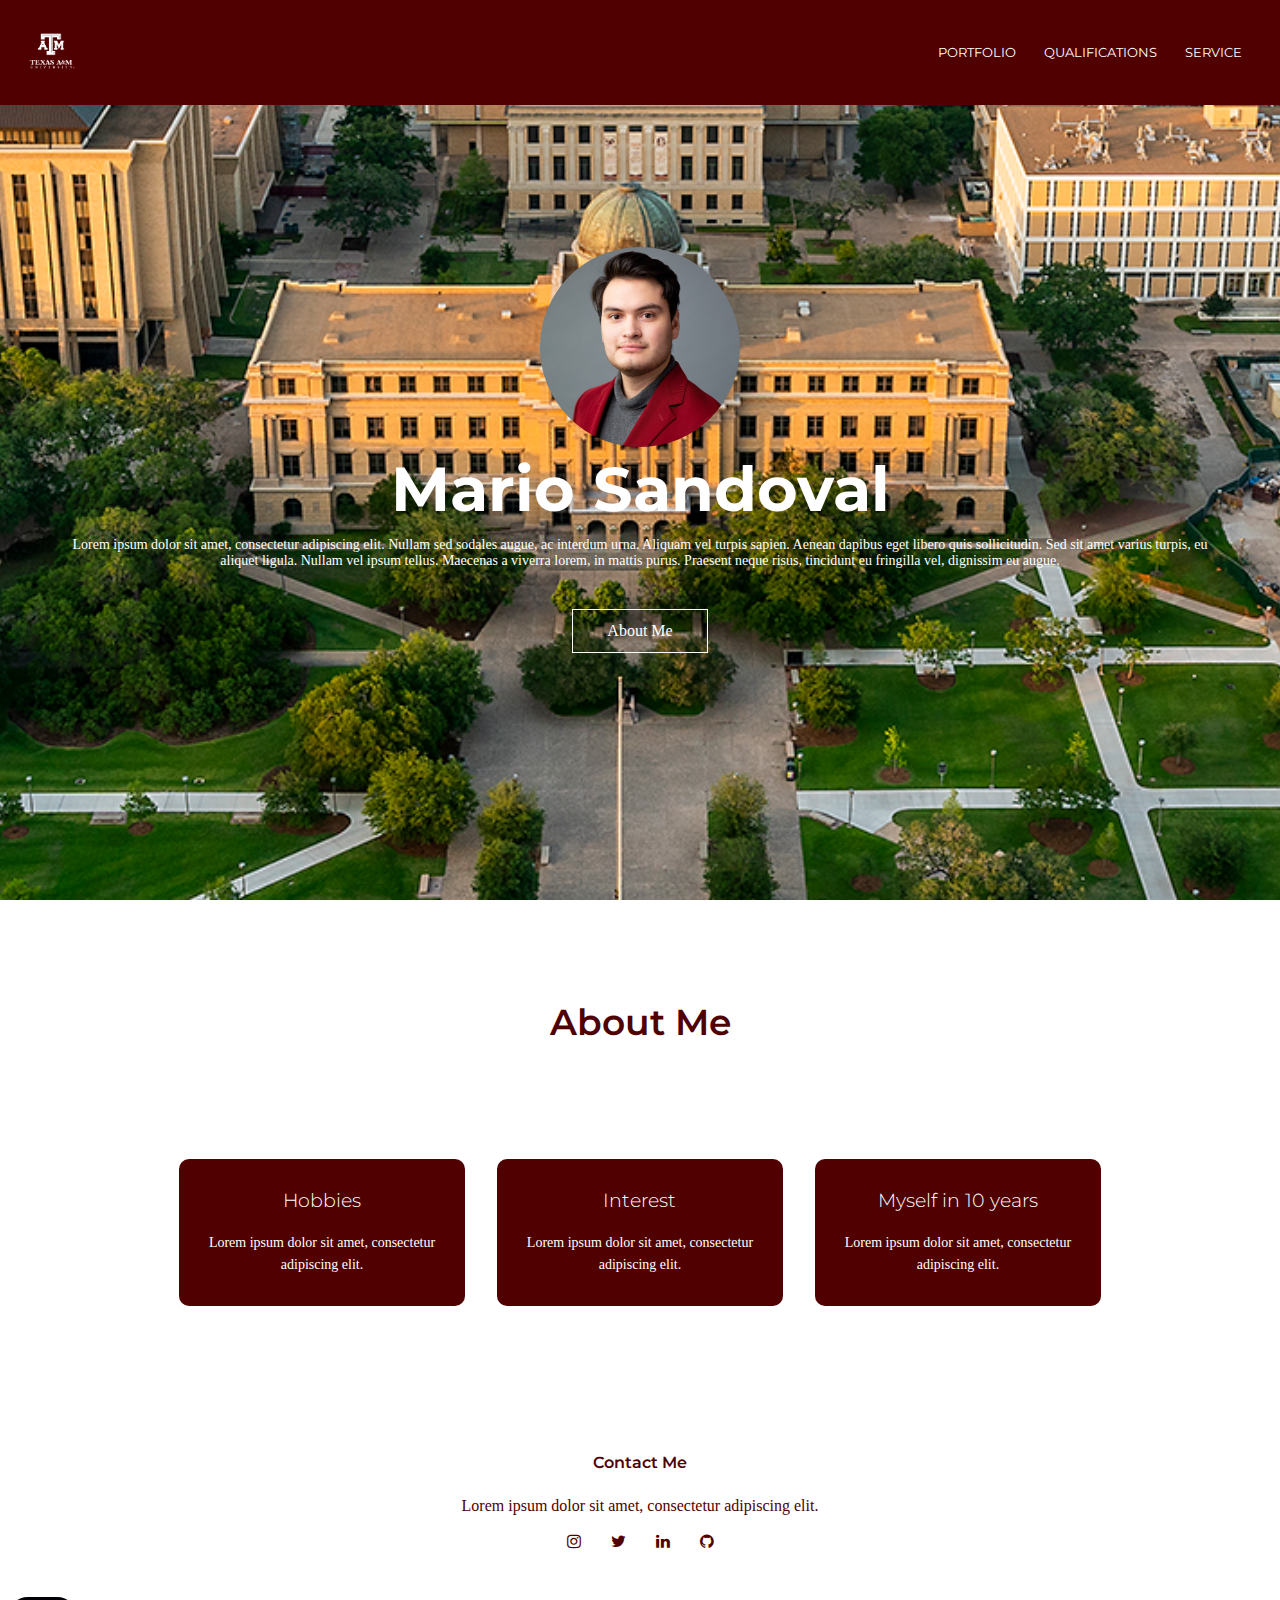
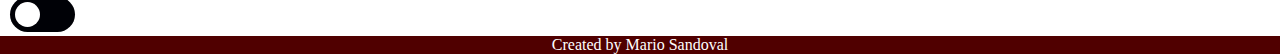
==== index.html @ d1052e9a "added dark mode elements to hmtl" ====
<!DOCTYPE html>
<html>
    <head>
        <meta name="viewport" content="width=device-width, initial-scale=1.0">
        <title>Mario's Home Page</title>
        <link rel="stylesheet" href="styles.css" id="stylesheet">
        <link rel="stylesheet" href="https://cdnjs.cloudflare.com/ajax/libs/font-awesome/4.0.0/css/font-awesome.css">        
    </head>
    <body>
        <section class="header">
            <nav>
                <a href="https://www.tamu.edu/"><img src="imgs/TAM-Stack-white.png"></a>
                <div class="nav-links" id="navLinks">
                    <i class="fa fa-times-circle" onclick="hideMenu()"></i>
                    <ul>
                        <li><a href="portfolio.html">PORTFOLIO</a></li>
                        <li><a href="qualification.html">QUALIFICATIONS</a></li>
                        <li><a href="service.html">SERVICE</a></li>
                        <!-- <label class="switch">
                            <input type="checkbox">
                            <span class="slider"></span>
                        </label>  toogle layout if i need it here--> 
                    </ul>
                </div>
                <i class="fa fa-chevron-circle-down" onclick="showMenu()"></i>
            </nav>
        </section>
        
        <section class="body">
            <div class="text-box">
                <img src="imgs/ProfilePicture.jpeg">
                <h1>Mario Sandoval</h1>
                <p>
                    Lorem ipsum dolor sit amet, consectetur adipiscing elit. Nullam sed sodales augue, ac interdum urna. Aliquam vel turpis sapien. Aenean dapibus eget libero quis sollicitudin.
                    Sed sit amet varius turpis, eu aliquet ligula. Nullam vel ipsum tellus. Maecenas a viverra lorem, in mattis purus. Praesent neque risus, tincidunt eu fringilla vel, dignissim eu augue.
                </p>
                <a class="hero-btn" onclick="document.getElementById('aboutme').scrollIntoView();">About Me</a>
            </div>
        </section>

                <!-- About Me-->
        <section class="aboutMe" id="aboutme">
            <h1>About Me</h1>
            <p>Lorem ipsum dolor sit amet, consectetur adipiscing elit. Nullam sed sodales augue, ac interdum urna. Aliquam vel turpis sapien. Aenean dapibus eget libero quis sollicitudin.
            Sed sit amet varius turpis, eu aliquet ligula. Nullam vel ipsum tellus. Maecenas a viverra lorem, in mattis purus. Praesent neque risus, tincidunt eu fringilla vel, dignissim eu augue.
            </p>
            <div class="row">
                <div class="aboutMe-col">
                    <h3>Hobbies</h3>
                    <p>
                        Lorem ipsum dolor sit amet, consectetur adipiscing elit.
                    </p>
                </div>
                <div class="aboutMe-col">
                    <h3>Interest</h3>
                    <p>
                    Lorem ipsum dolor sit amet, consectetur adipiscing elit.
                    </p>
                </div>
                <div class="aboutMe-col">
                    <h3>Myself in 10 years</h3>
                    <p>
                    Lorem ipsum dolor sit amet, consectetur adipiscing elit.
                    </p>
                </div>
            </div>
        </section>

                    <!--   footer  -->
        
        <section class="footer">
            <h4>Contact Me</h4>
            <p>
                Lorem ipsum dolor sit amet, consectetur adipiscing elit.
            </p>
            <div class="icons">
                <a href="https://www.instagram.com/_mariosandoval_/?hl=en"><i class="fa fa-instagram"></i></a>
                <a href="https://twitter.com/mc_pinto25"><i class="fa fa-twitter"></i></a>
                <a href="www.linkedin.com/in/mario-sandoval-"><i class="fa fa-linkedin"></i></a>
                <a href="http://github.com/Mcsandoval"><i class="fa fa-github"></i></a>
            </div>
        </section>

        <label class="switch">
            <input type="checkbox" class="Toggle" id="Toggle">
            <span class="slider"></span>
        </label>
        
                <!--    Credits     -->
        <section class="credits">
            <p>Created by Mario Sandoval</p>
        </section>

                    <!-- Javascript-->
        <script src="scripts.js"></script>
    </body>
</html>
---- styles.css ----
@import url('https://fonts.googleapis.com/css2?family=Montserrat:wght@500&display=swap');
*{
    margin: 0;
    padding: 0;
    scroll-behavior: smooth;
}

:root{
    --primary-color: #500000;
    --secondary-color: #fff;
}
.dark-theme{
    --primary-color: #000106;
    --secondary-color: #fff;
}

.header{
    min-height: 100vh;
    width: 100%;
    background-image: url("imgs/Tamu-aerial.png"), linear-gradient(rgba(4,9,30,0.7), rgba(4,9,30,0.7));
    background-position: center;
    background-size: cover;
    position: relative;
}

nav{
    display: flex;
    padding: 2%;
    justify-content: space-between;
    align-items: center;
    background: var(--primary-color);
}

nav img{
    width: 50px;
}

.nav-links{
    flex: 1;
    text-align: right;
}

.nav-links ul li{
    list-style: none;
    display: inline-block;
    padding: 8px 12px;
    position: relative;
}

.nav-links ul li a{
    color: #fff;
    text-decoration: none;
    font-size: 13px;
    font-family: "Montserrat";
}

.nav-links ul li::after{
    content: ' ';
    width: 0%;
    height: 2px;
    background: #fff;
    display: block;
    margin: auto;
}

.nav-links ul li:hover::after{
    width: 100%;
}

/* --- this is the toggle switch --- */
.switch{
    position: relative;
    display: inline-block;
    width: 65px;
    height: 35px;
    margin: 0 10px;
}

.slider{
    position: absolute;
    cursor: pointer;
    top: 0;
    bottom: 0;
    left: 0;
    right: 0;
    background-color: #000106;
    transition: .4s;
    border-radius: 34px;
}

.switch input{display: none}

.slider::before{
    position: absolute;
    content: "";
    height: 25px;
    width: 25px;
    bottom: 5px;
    left: 5px;
    background-color: white;
    transition: 0.4s;
    border-radius: 50px;
}

input:checked + .slider{
    background-color: #ccc;
}

input:checked + .slider::before{
    transform: translateX(30px);
}

/* this is the text for at the front */

.text-box{
    width: 90%;
    color: #fff;
    position: absolute;
    top: 50%;
    left: 50%;
    transform: translate(-50%,-50%);
    text-align: center;
}

.text-box img{
    width: 200px;
    height: 200px;
    border-radius: 50%;
}

.text-box h1{
    font-size: 62px;
    font-family: "Montserrat";
}

.text-box p{
    margin: 10px 0 40px;
    font-size: 14px;
    color: #fff;
}

.hero-btn{
    display: inline-block;
    text-decoration: none;
    color: #fff;
    border: 1px solid #fff;
    padding: 12px 34px;
    background: transparent;
    position: relative;
    cursor: pointer;
}

.hero-btn:hover{
    border: 1px solid #500000;
    background: #500000;
    transition: 1s;
}

nav .fa-times-circle{
    display: none;
}

nav .fa-chevron-circle-down{
    display: none;
}

nav .fa-home{
    font-size: 30px;
}

@media(max-width: 700px){
    .text-box h1{
        font-size: 20px;
    }
    .nav-links ul li{
        display: block;
    }
    .nav-links{
        position: absolute;
        background: #500000;
        height: 100vh;
        width: 200px;
        top: 0;
        right: -200px;
        text-align: left;
        z-index: 2;
        transition: 1s;
    }
    nav .fa{
        display: block;
        color: #fff;
        margin: 10px;
        font-size: 22px;
        cursor: pointer;
    }

    .nav-links ul{
        padding: 30px;
    }

    /* for aboutMe page*/
    .row{
        flex-direction: column;
    }
}


/* ---- About Me ------*/

.aboutMe{
    width: 80%;
    margin: auto;
    text-align: center;
    padding-top: 100px;
}

.aboutMe h1{
    font-size: 36px;
    font-weight: 600;
    font-family: "Montserrat";
    color: #500000;
}

.aboutMe p{
    color: #fff;
    font-size: 14px;
    font-weight: 300;
    line-height: 22px;
    padding: 10px;
}

.row{
    margin: 5%;
    display: flex;
    justify-content: space-between;
}

.aboutMe-col{
    flex-basis: 31%;
    background: #500000;
    border-radius: 10px;
    margin-bottom: 5%;
    padding: 20px 12px;
    box-sizing: border-box;
    transition: 0.5s;
}

.aboutMe h3{
    text-align: center;
    font-weight: 300;
    margin: 10px 0;
    color: #fff;
    font-family: "Montserrat";
}

.aboutMe-col:hover{
    box-shadow: 0 0 20px 0 rgba(0,0,0,1);
}

/* ----- footer ---- */
.footer{
    width: 100%;
    text-align: center;
    padding: 30px 0;
    color: #500000;
}

.footer h4{
    margin-bottom: 25px;
    margin-top: 20px;
    font-weight: 600;
    font-family: "Montserrat";
}


.icons .fa{
    margin: 0 13px;
    cursor: pointer;
    padding: 18px 0;
}

.icons a{
    color: #500000;
}

.credits{
    width: auto;
    text-align: center;
    background: #500000;
    color: #fff;
    font-weight: 300;
}


/* ----- Portofolio Page Style -------------- */
.pictureframe-portfolio{
    min-height: 50vh;
    width: 100%;
    display: flex;
    background-image: url("imgs/pankaj-patel-_SgRNwAVNKw-unsplash.jpg"), linear-gradient(rgba(4,9,30,0.7), rgba(4,9,30,0.7));
    background-position: center;
    background-size: cover;
}

.pictureframe-portfolio h1{
    width: 50%;
    color: #fff;
    position: absolute;
    top: 40%;
    left: 50%;
    transform: translate(-50%,-50%);
    text-align: center;
    font-size: 62px;
    font-family: "Montserrat";
}

.portfolio{
    width: 80%;
    margin: auto;
    padding-top: 80px;
    padding-bottom: 50px;
}

.portfolio-col{
    flex-basis: 48%;
    padding: 0 2px;
}

.portfolio-col img{
    width: 100%;
}

.portfolio-col h1{
    padding-top: 0;
    font-family: "Montserrat";
}

.portfolio-col p{
    padding: 15px 0 25px;
}

.red-btn{
    border: 1px solid #500000;
    background: transparent;
    color: #500000;
}

.red-btn:hover{
    border: 1px solid #fff;
    color: #fff;
}


/*     ------Qualifications Page ----- */

.pictureframe-qualification{
    min-height: 50vh;
    width: 100%;
    display: flex;
    background-image: url("imgs/damian-zaleski-RYyr-k3Ysqg-unsplash.jpg"), linear-gradient(rgba(4,9,30,0.7), rgba(4,9,30,0.7));
    background-position: center;
    background-size: cover;
}

.pictureframe-qualification h1{
    width: 50%;
    color: #000;
    position: absolute;
    top: 40%;
    left: 50%;
    transform: translate(-50%,-50%);
    text-align: center;
    font-size: 62px;
    font-family: "Montserrat";
}

.qualifications{
    width: 80%;
    margin: auto;
    padding-top: 80px;
    padding-bottom: 50px;
}

.qualifications img{
    border-style: solid;
}

.resume{
    text-align: center;
    font-family: "Montserrat";
    font-size: 30px;
}
.resume iframe{
    width: 100%;
    height: 500px;
}

.technical-skills .title-head{
    text-align: center;
    text-decoration: underline;
}

.technical-skills h1{
    font-family: "Montserrat";
    padding-top: 40px;
    padding-bottom: 20px;
    color: #500000;
}

.interest-areas .title-head{
    text-align: center;
    text-decoration: underline;
}

.interest-areas h1{
    font-family: "Montserrat";
    padding-top: 40px;
    padding-bottom: 20px;
    color: #500000;
}

/*      --Service--     */

.pictureframe-service{
    min-height: 50vh;
    width: 100%;
    display: flex;
    background-image: url("imgs/hannah-busing-Zyx1bK9mqmA-unsplash.jpg"), linear-gradient(rgba(4,9,30,0.7), rgba(4,9,30,0.7));
    background-position: center;
    background-size: cover;
}

.pictureframe-service h1{
    width: 50%;
    color: #fff;
    position: absolute;
    top: 40%;
    left: 50%;
    transform: translate(-50%,-50%);
    text-align: center;
    font-size: 62px;
    font-family: "Montserrat";
}

.services{
    width: 80%;
    margin: auto;
    padding-top: 80px;
    padding-bottom: 50px;
}

.service-col{
    flex-basis: 48%;
    padding: 0 2px;
}

.service-col img{
    width: 100%;
}

.service-col h1{
    padding-top: 0;
    font-family: "Montserrat";
}

.service-col p{
    padding: 15px 0 25px;
}
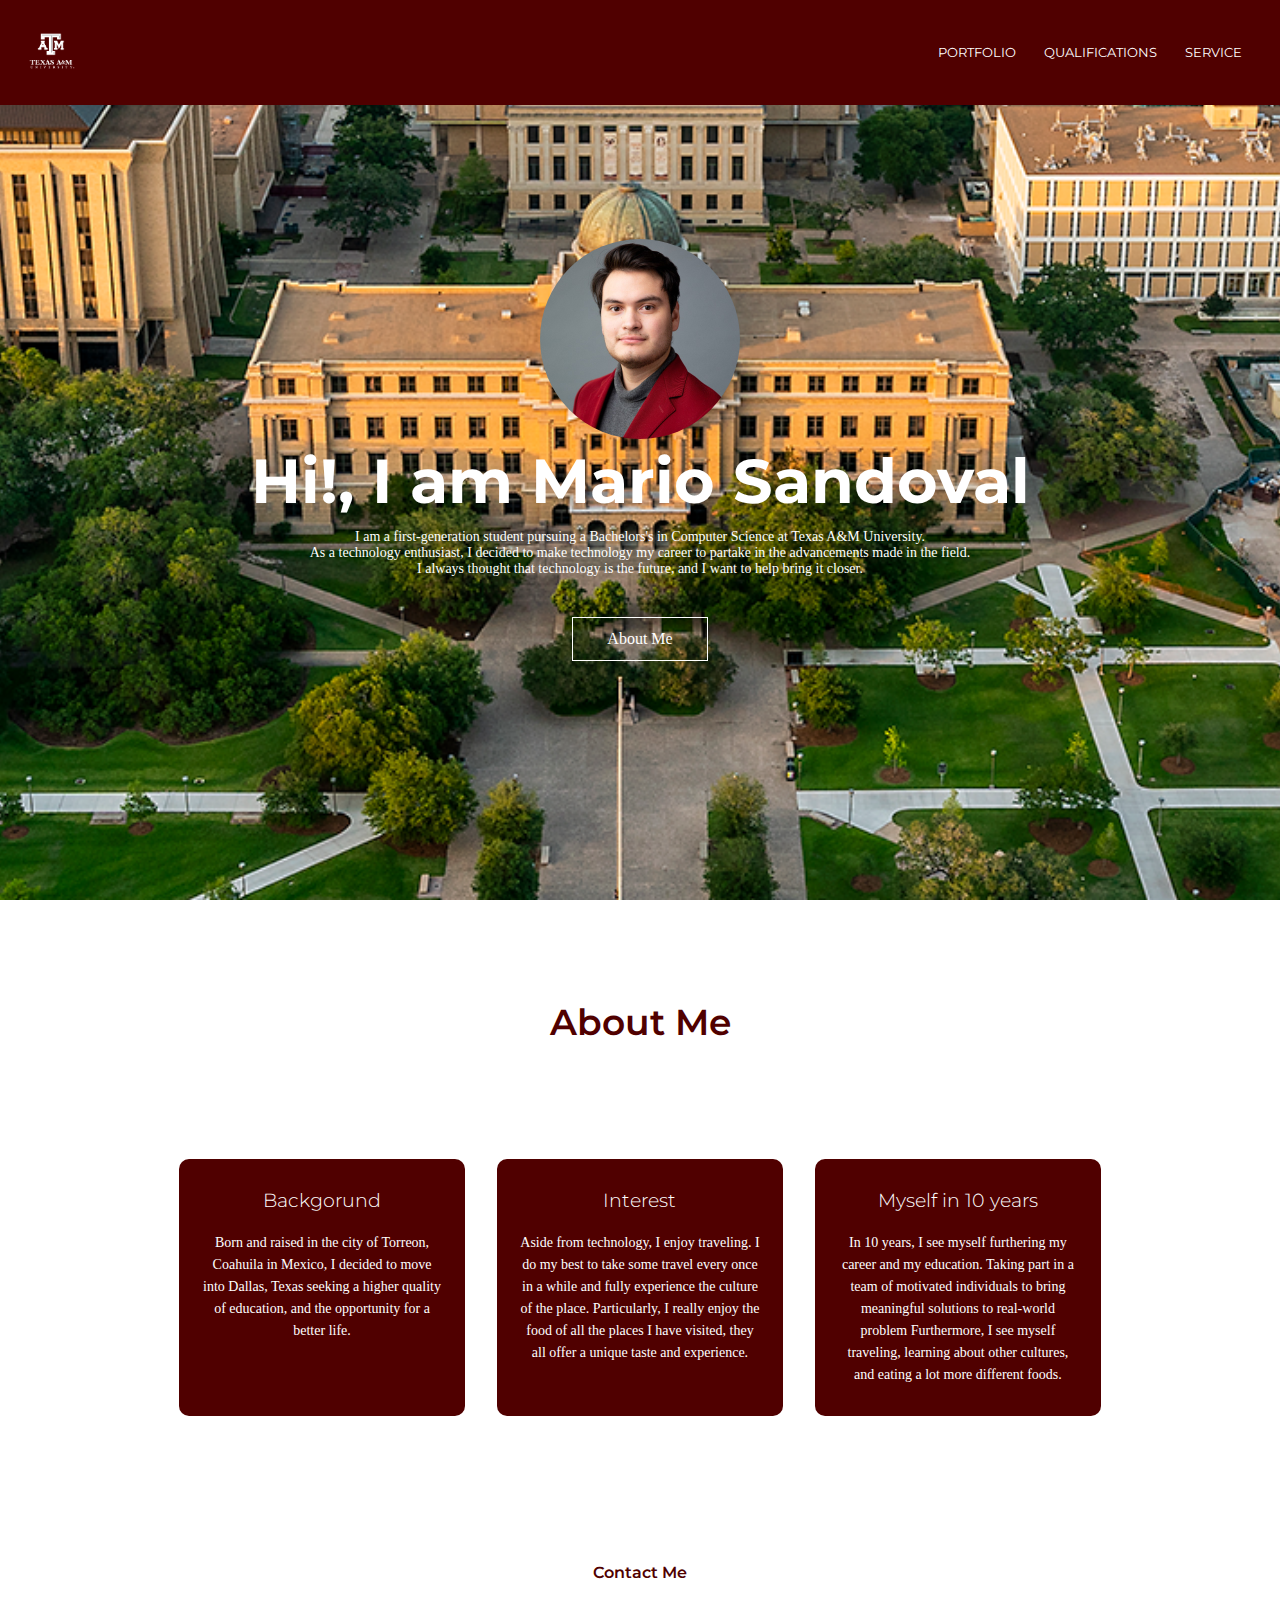
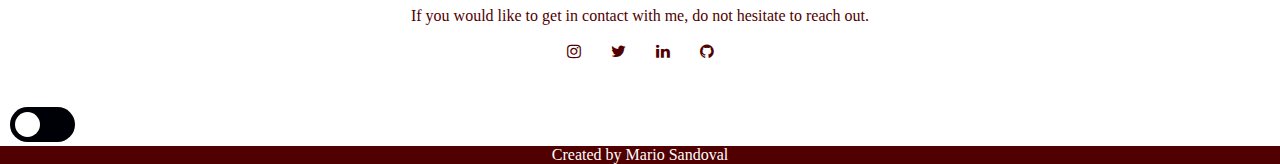
==== commit b805888c: "content added to main page" ====
--- a/index.html
+++ b/index.html
@@ -29,10 +29,11 @@
         <section class="body">
             <div class="text-box">
                 <img src="imgs/ProfilePicture.jpeg">
-                <h1>Mario Sandoval</h1>
+                <h1>Hi!, I am Mario Sandoval</h1>
                 <p>
-                    Lorem ipsum dolor sit amet, consectetur adipiscing elit. Nullam sed sodales augue, ac interdum urna. Aliquam vel turpis sapien. Aenean dapibus eget libero quis sollicitudin.
-                    Sed sit amet varius turpis, eu aliquet ligula. Nullam vel ipsum tellus. Maecenas a viverra lorem, in mattis purus. Praesent neque risus, tincidunt eu fringilla vel, dignissim eu augue.
+                    I am a first-generation student pursuing a Bachelors's in Computer Science at Texas A&M University. <br>
+                    As a technology enthusiast, I decided to make technology my career to partake in the advancements made in the field.  <br>
+                    I always thought that technology is the future, and I want to help bring it closer.  
                 </p>
                 <a class="hero-btn" onclick="document.getElementById('aboutme').scrollIntoView();">About Me</a>
             </div>
@@ -46,21 +47,24 @@
             </p>
             <div class="row">
                 <div class="aboutMe-col">
-                    <h3>Hobbies</h3>
+                    <h3>Backgorund</h3>
                     <p>
-                        Lorem ipsum dolor sit amet, consectetur adipiscing elit.
+                        Born and raised in the city of Torreon, Coahuila in Mexico, I decided to move into Dallas, Texas seeking a higher quality of education,
+                        and the opportunity for a better life.
                     </p>
                 </div>
                 <div class="aboutMe-col">
                     <h3>Interest</h3>
                     <p>
-                    Lorem ipsum dolor sit amet, consectetur adipiscing elit.
+                    Aside from technology, I enjoy traveling. I do my best to take some travel every once in a while and fully experience the culture of the place.
+                    Particularly, I really enjoy the food of all the places I have visited, they all offer a unique taste and experience.
                     </p>
                 </div>
                 <div class="aboutMe-col">
                     <h3>Myself in 10 years</h3>
                     <p>
-                    Lorem ipsum dolor sit amet, consectetur adipiscing elit.
+                    In 10 years, I see myself furthering my career and my education. Taking part in a team of motivated individuals to bring meaningful solutions to real-world problem 
+                    Furthermore, I see myself traveling, learning about other cultures, and eating a lot more different foods.
                     </p>
                 </div>
             </div>
@@ -71,7 +75,7 @@
         <section class="footer">
             <h4>Contact Me</h4>
             <p>
-                Lorem ipsum dolor sit amet, consectetur adipiscing elit.
+                If you would like to get in contact with me, do not hesitate to reach out.
             </p>
             <div class="icons">
                 <a href="https://www.instagram.com/_mariosandoval_/?hl=en"><i class="fa fa-instagram"></i></a>
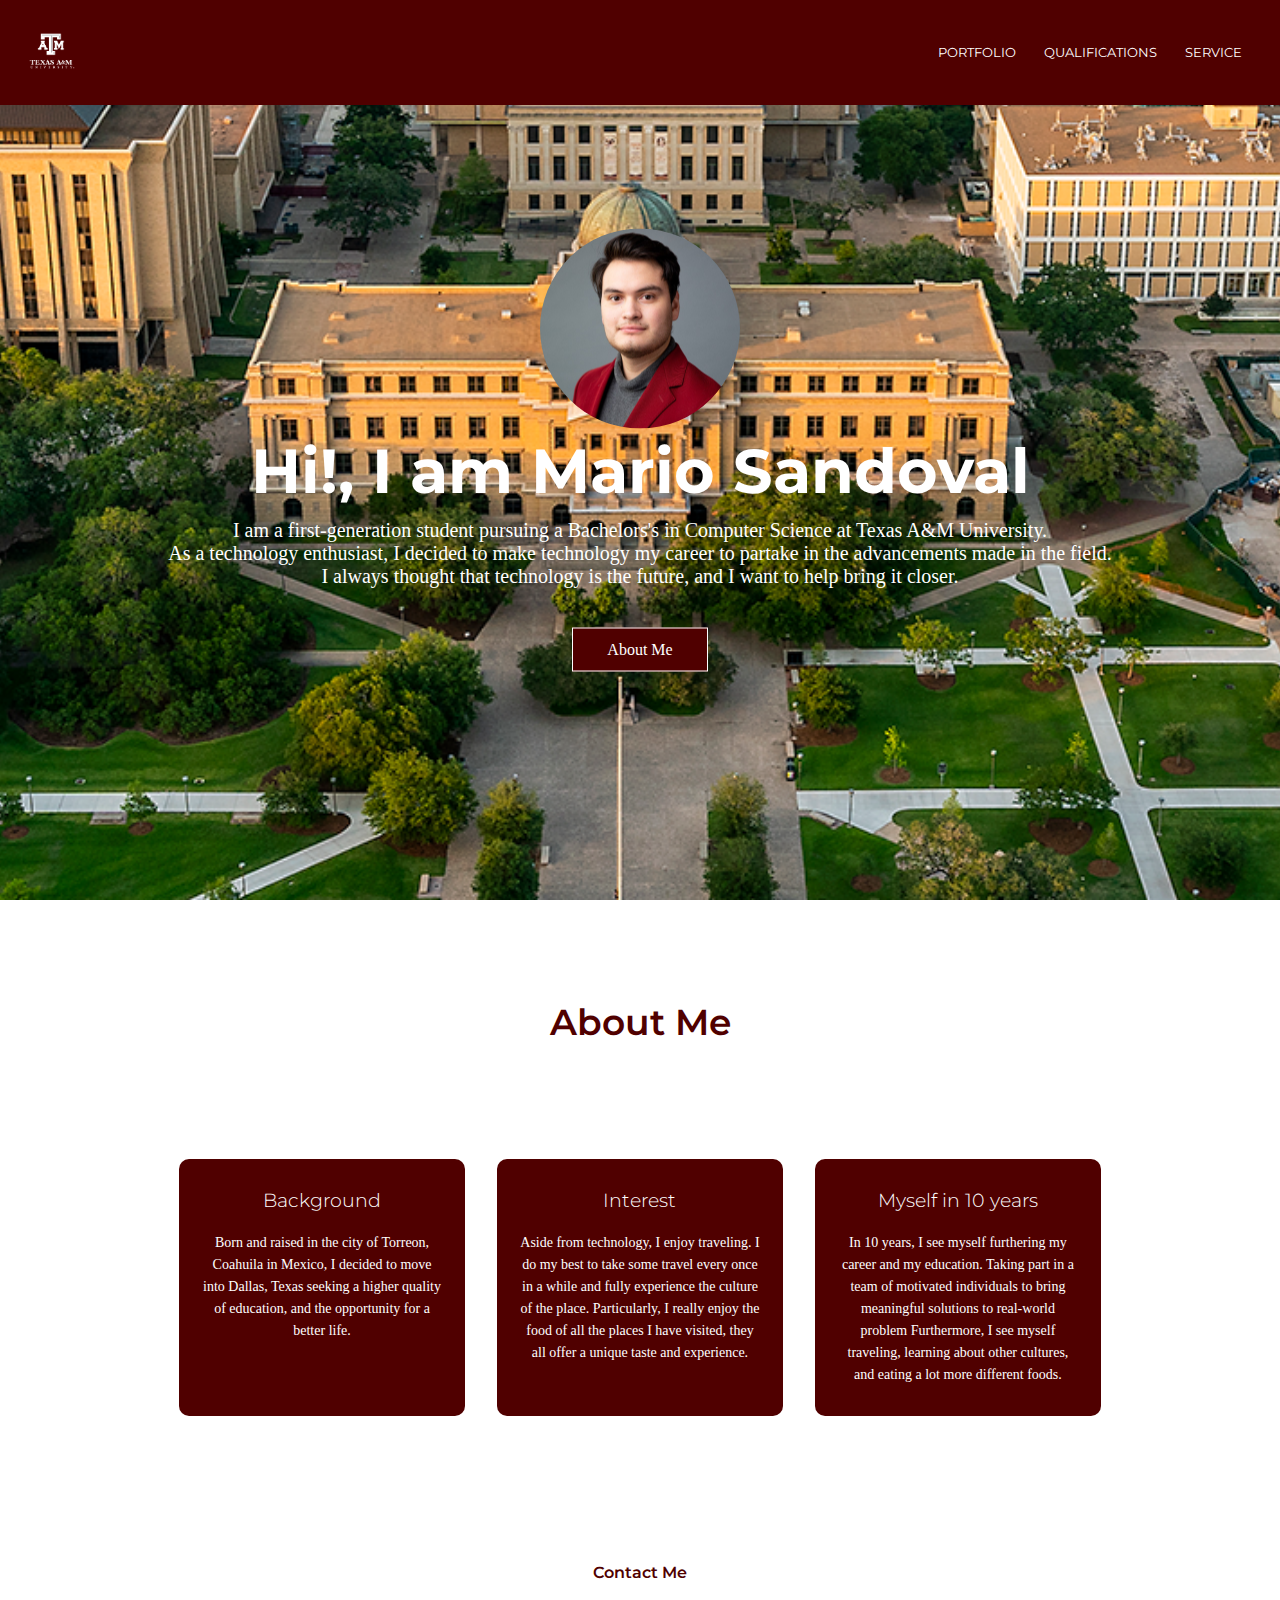
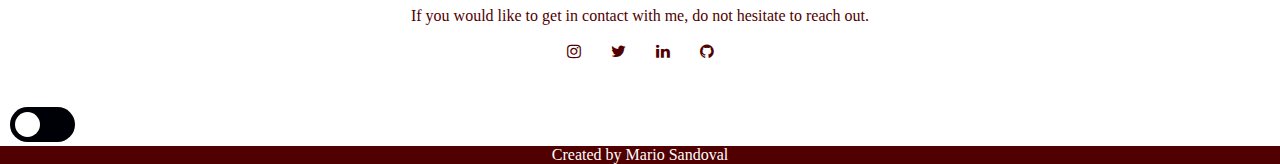
==== commit 62d9edc6: "cosmetic changes" ====
--- a/index.html
+++ b/index.html
@@ -4,7 +4,8 @@
         <meta name="viewport" content="width=device-width, initial-scale=1.0">
         <title>Mario's Home Page</title>
         <link rel="stylesheet" href="styles.css" id="stylesheet">
-        <link rel="stylesheet" href="https://cdnjs.cloudflare.com/ajax/libs/font-awesome/4.0.0/css/font-awesome.css">        
+        <link rel="stylesheet" href="https://cdnjs.cloudflare.com/ajax/libs/font-awesome/4.0.0/css/font-awesome.css">
+        <link rel="icon" href="/imgs/Logo.png">        
     </head>
     <body>
         <section class="header">
@@ -47,7 +48,7 @@
             </p>
             <div class="row">
                 <div class="aboutMe-col">
-                    <h3>Backgorund</h3>
+                    <h3>Background</h3>
                     <p>
                         Born and raised in the city of Torreon, Coahuila in Mexico, I decided to move into Dallas, Texas seeking a higher quality of education,
                         and the opportunity for a better life.
@@ -80,7 +81,7 @@
             <div class="icons">
                 <a href="https://www.instagram.com/_mariosandoval_/?hl=en"><i class="fa fa-instagram"></i></a>
                 <a href="https://twitter.com/mc_pinto25"><i class="fa fa-twitter"></i></a>
-                <a href="www.linkedin.com/in/mario-sandoval-"><i class="fa fa-linkedin"></i></a>
+                <a href="https://www.linkedin.com/in/mario-sandoval-"><i class="fa fa-linkedin"></i></a>
                 <a href="http://github.com/Mcsandoval"><i class="fa fa-github"></i></a>
             </div>
         </section>
--- a/styles.css
+++ b/styles.css
@@ -135,7 +135,7 @@
 
 .text-box p{
     margin: 10px 0 40px;
-    font-size: 14px;
+    font-size: 20px;
     color: #fff;
 }
 
@@ -145,14 +145,14 @@
     color: #fff;
     border: 1px solid #fff;
     padding: 12px 34px;
-    background: transparent;
+    background: #500000;
     position: relative;
     cursor: pointer;
 }
 
 .hero-btn:hover{
     border: 1px solid #500000;
-    background: #500000;
+    background: transparent;
     transition: 1s;
 }
 
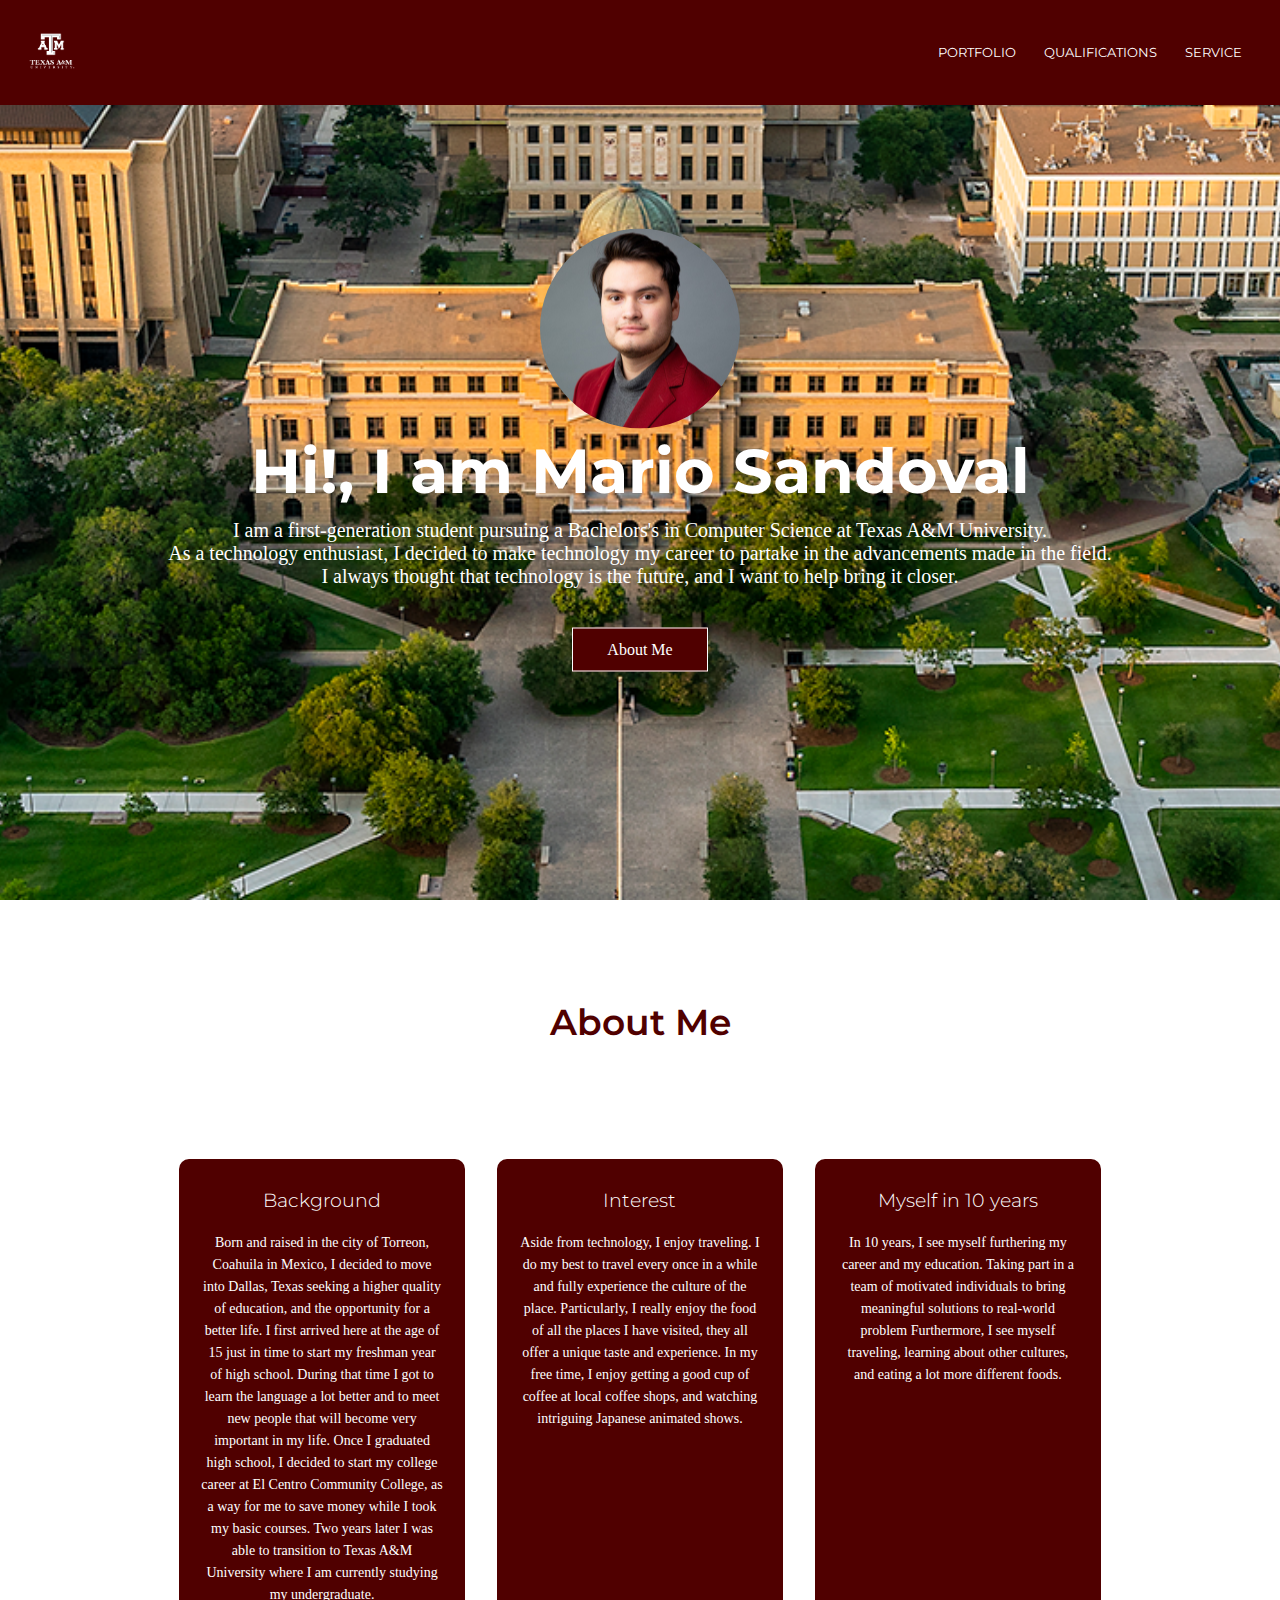
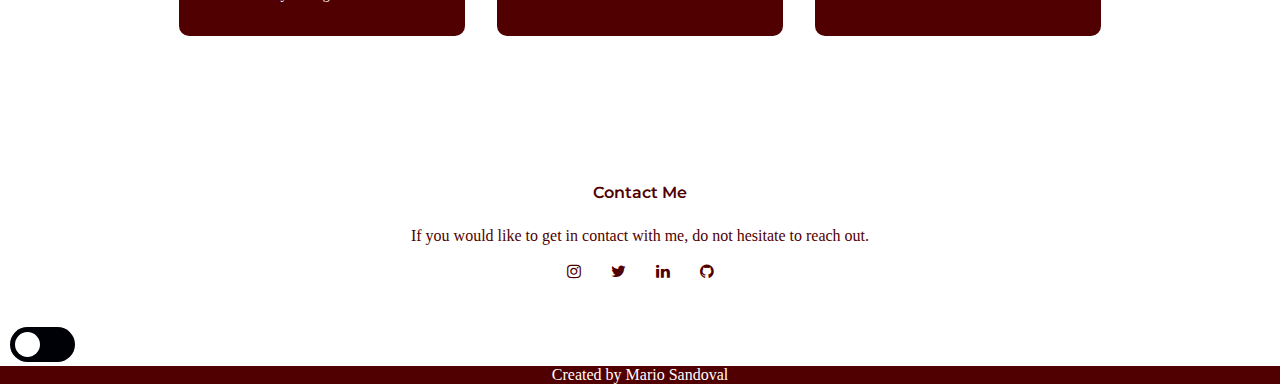
==== commit 0f98791e: "more text" ====
--- a/index.html
+++ b/index.html
@@ -5,7 +5,7 @@
         <title>Mario's Home Page</title>
         <link rel="stylesheet" href="styles.css" id="stylesheet">
         <link rel="stylesheet" href="https://cdnjs.cloudflare.com/ajax/libs/font-awesome/4.0.0/css/font-awesome.css">
-        <link rel="icon" href="/imgs/Logo.png">        
+        <link rel="icon" href="imgs/Logo.png">        
     </head>
     <body>
         <section class="header">
@@ -50,15 +50,16 @@
                 <div class="aboutMe-col">
                     <h3>Background</h3>
                     <p>
-                        Born and raised in the city of Torreon, Coahuila in Mexico, I decided to move into Dallas, Texas seeking a higher quality of education,
-                        and the opportunity for a better life.
+                        Born and raised in the city of Torreon, Coahuila in Mexico, I decided to move into Dallas, Texas seeking a higher quality of education, and the opportunity for a better life.
+                        I first arrived here at the age of 15 just in time to start my freshman year of high school. During that time I got to learn the language a lot better and to meet new people that will become very important in my life. Once I graduated high school, I decided to start my college career at El Centro Community College, as a way for me to save money while I took my basic courses. Two years later I was able to transition to Texas A&M University where I am currently studying my undergraduate.
                     </p>
                 </div>
                 <div class="aboutMe-col">
                     <h3>Interest</h3>
                     <p>
-                    Aside from technology, I enjoy traveling. I do my best to take some travel every once in a while and fully experience the culture of the place.
-                    Particularly, I really enjoy the food of all the places I have visited, they all offer a unique taste and experience.
+                    Aside from technology, I enjoy traveling. I do my best to travel every once in a while and fully experience the culture of the place. Particularly, I really enjoy the food of all the places I have visited, they all offer a unique taste and experience.
+                    In my free time, I enjoy getting a good cup of coffee at local coffee shops, and watching intriguing Japanese animated shows.
+
                     </p>
                 </div>
                 <div class="aboutMe-col">
